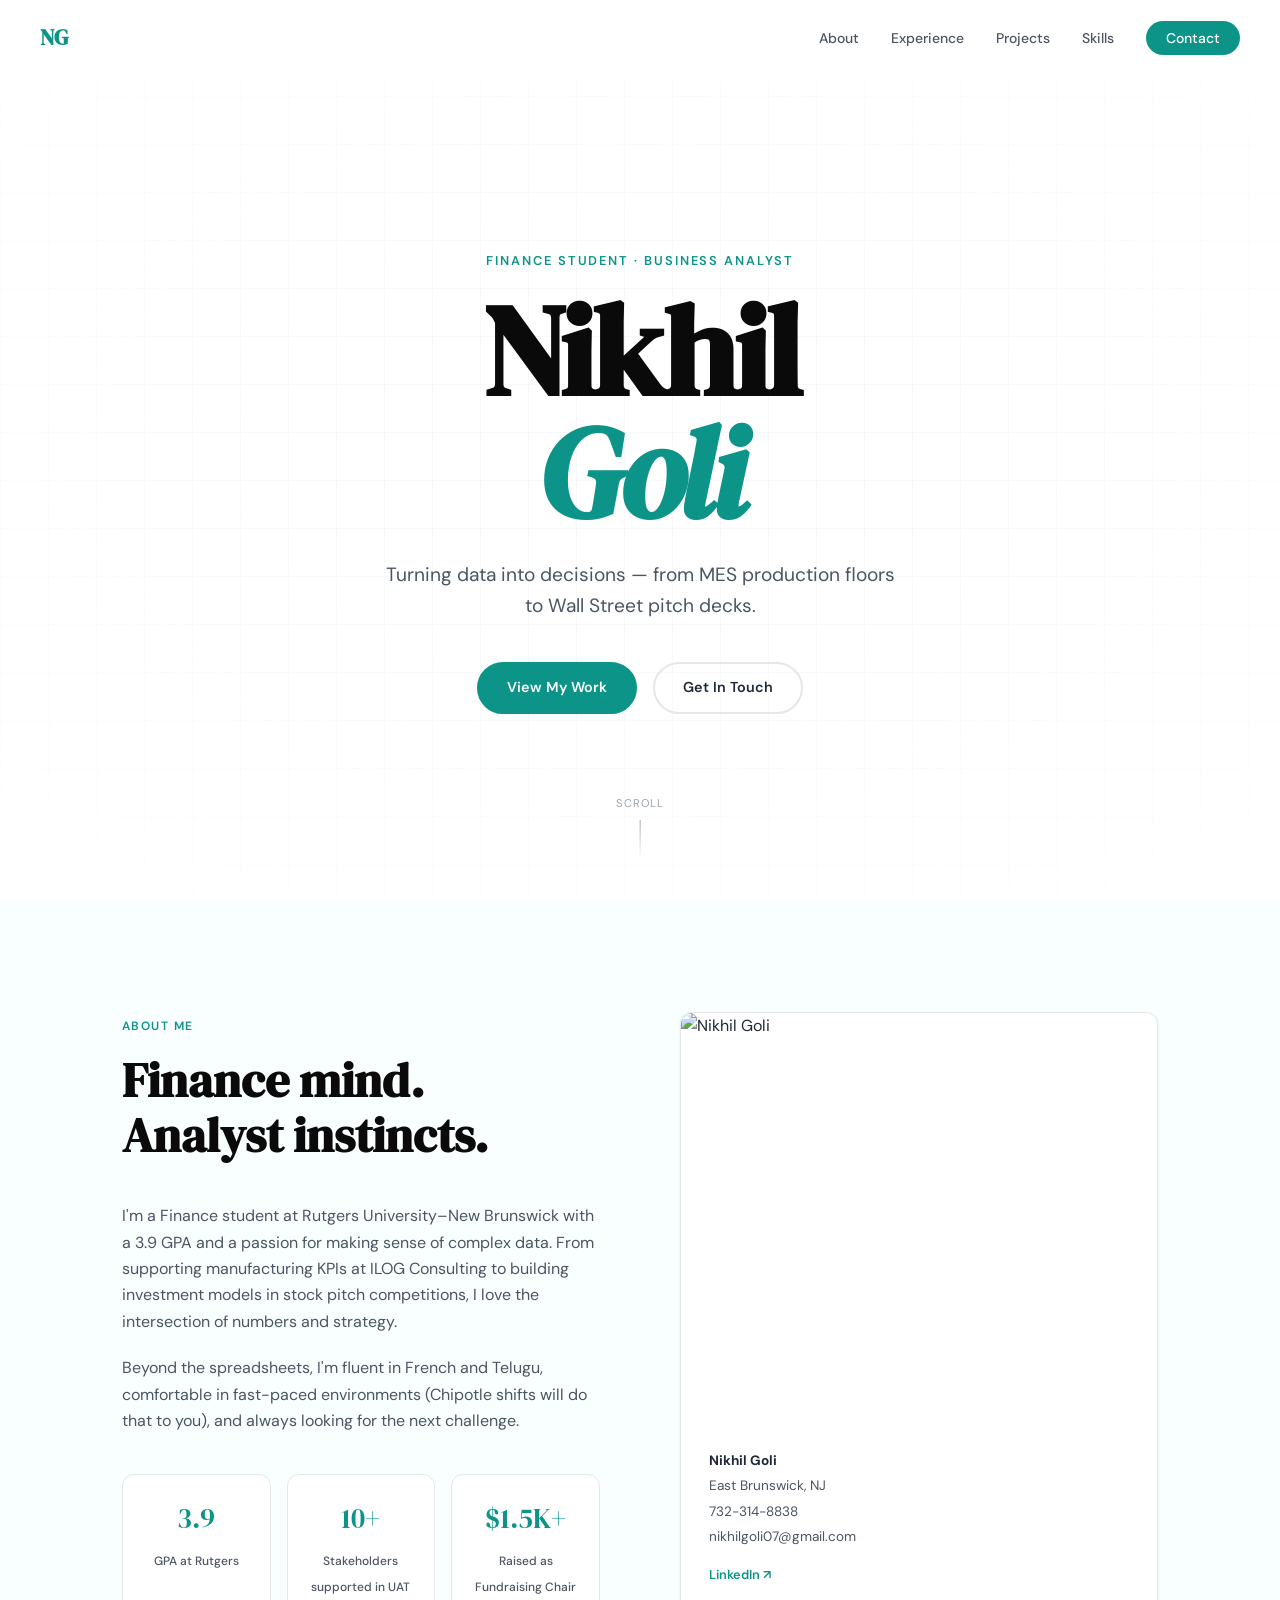
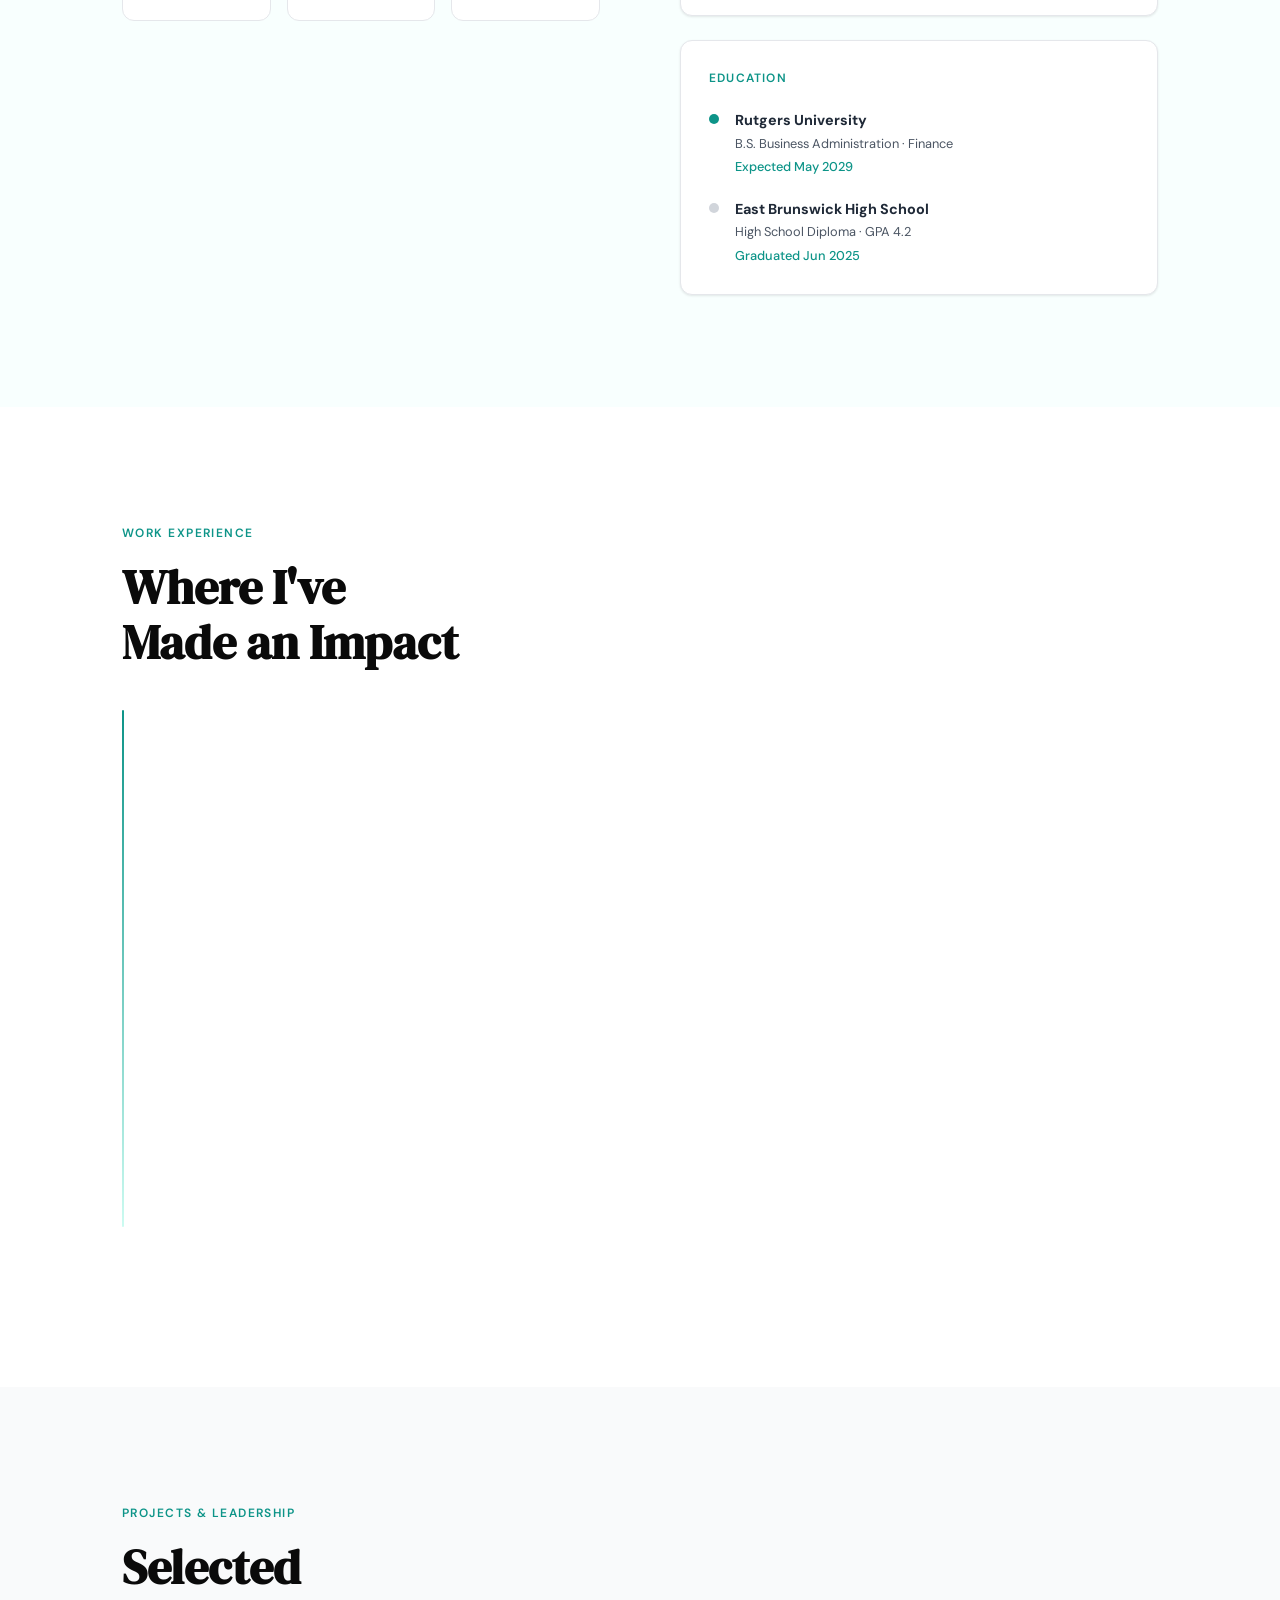
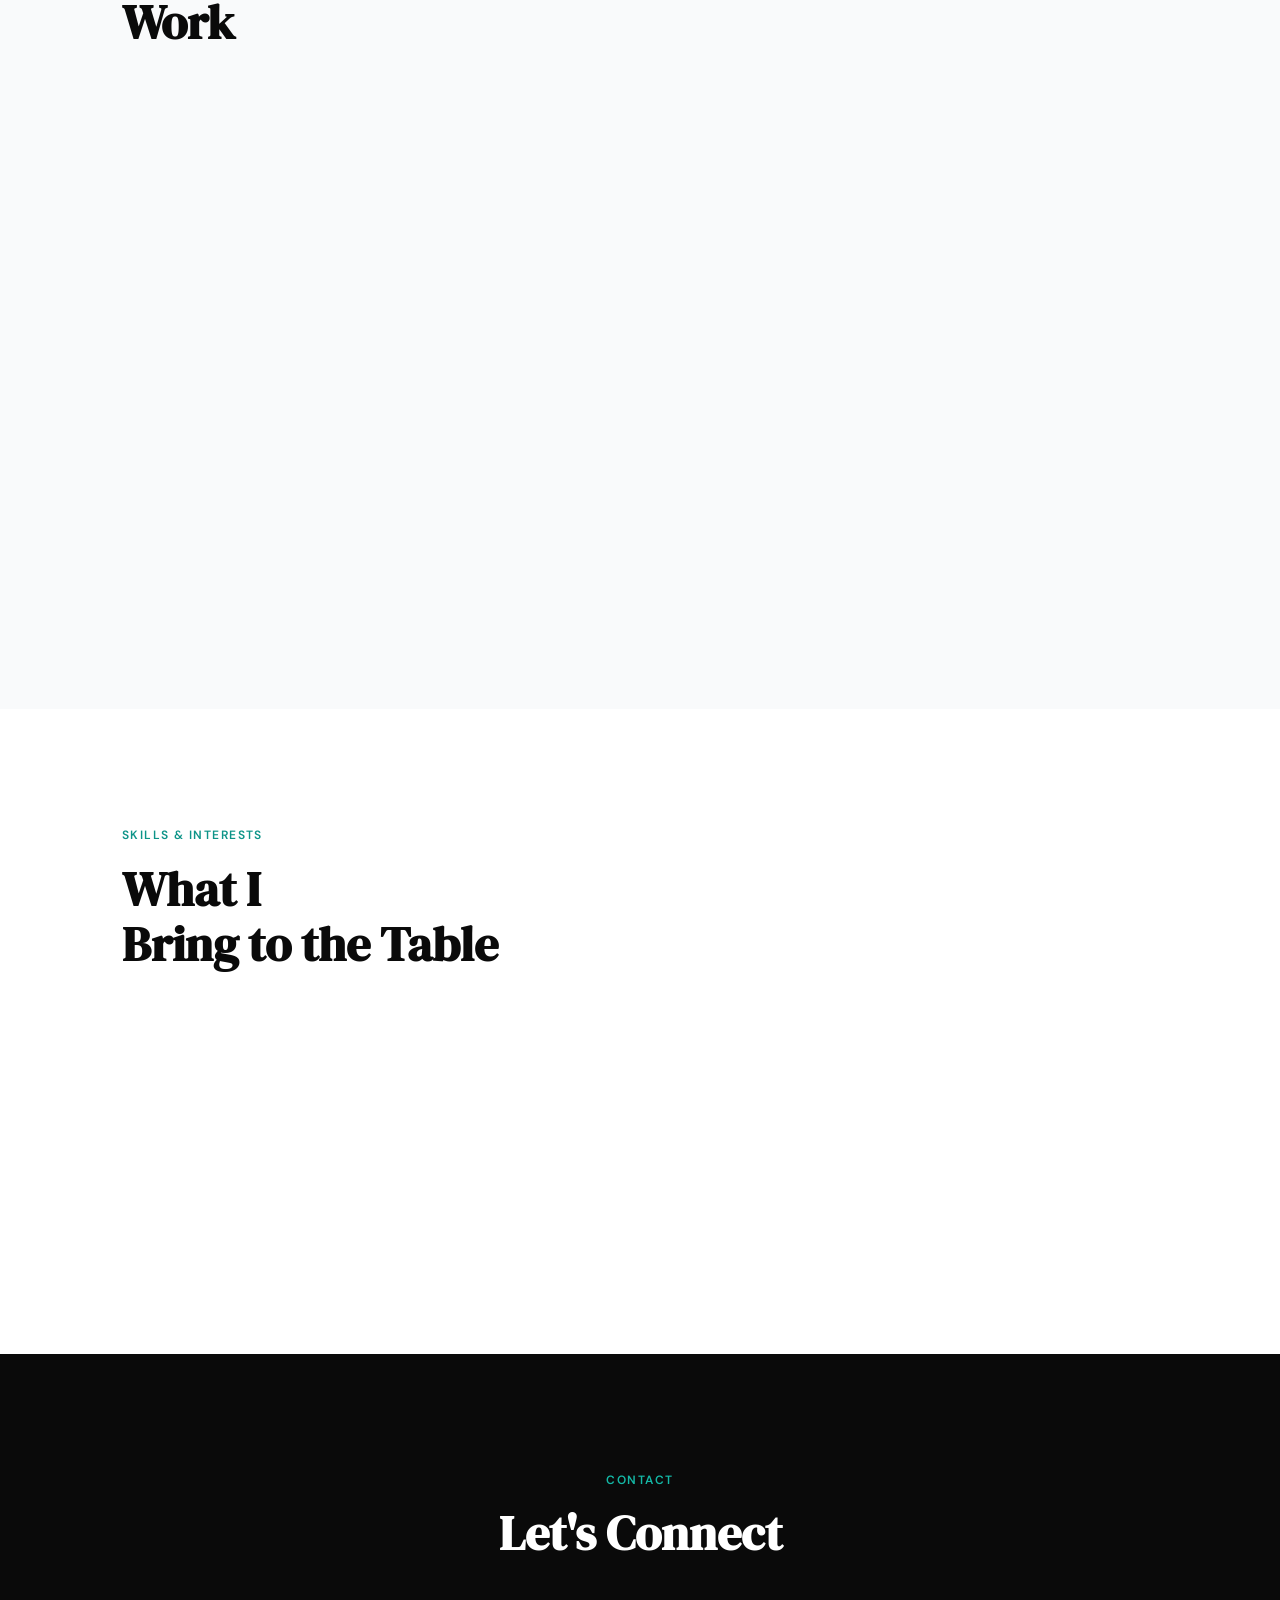
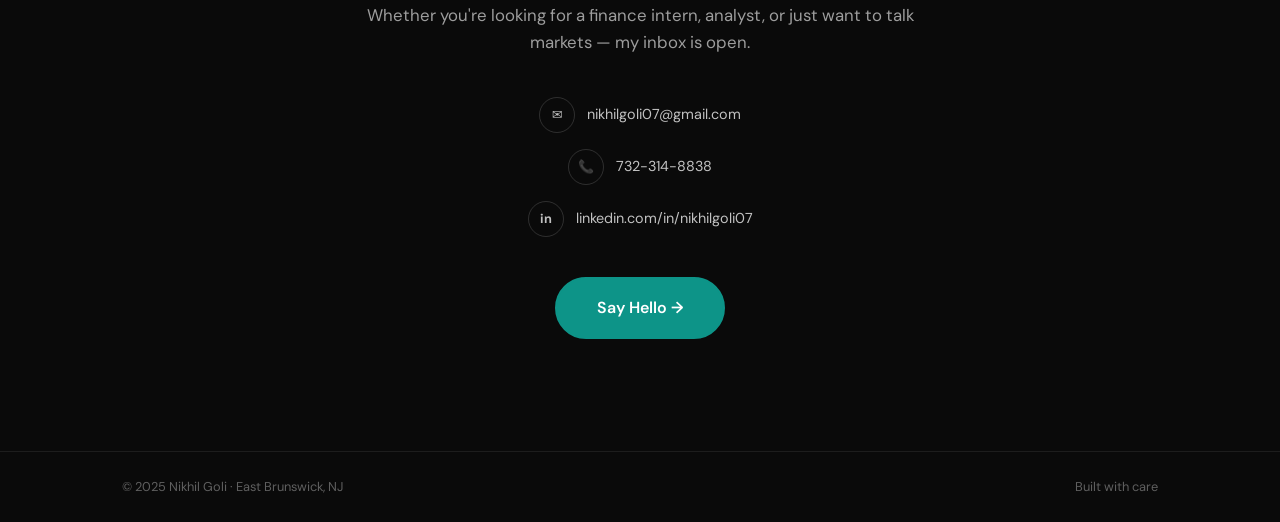
==== index.html @ 5c3c6d65 "Add files via upload" ====
<!DOCTYPE html>
<html lang="en">
<head>
  <meta charset="UTF-8" />
  <meta name="viewport" content="width=device-width, initial-scale=1.0"/>
  <title>Nikhil Goli — Finance & Business</title>
  <link rel="stylesheet" href="styles.css"/>
  <link rel="preconnect" href="https://fonts.googleapis.com"/>
  <link rel="preconnect" href="https://fonts.gstatic.com" crossorigin/>
  <link href="https://fonts.googleapis.com/css2?family=DM+Serif+Display:ital@0;1&family=DM+Sans:wght@300;400;500;600&display=swap" rel="stylesheet"/>
</head>
<body>

  <!-- NAV -->
  <nav class="nav" id="nav">
    <div class="nav__logo">NG</div>
    <ul class="nav__links">
      <li><a href="#about">About</a></li>
      <li><a href="#experience">Experience</a></li>
      <li><a href="#projects">Projects</a></li>
      <li><a href="#skills">Skills</a></li>
      <li><a href="#contact" class="nav__cta">Contact</a></li>
    </ul>
    <button class="nav__hamburger" id="hamburger" aria-label="Menu">
      <span></span><span></span><span></span>
    </button>
  </nav>

  <!-- HERO -->
  <section class="hero" id="home">
    <div class="hero__bg-grid"></div>
    <div class="hero__content">
      <p class="hero__eyebrow reveal">Finance Student · Business Analyst</p>
      <h1 class="hero__name reveal">Nikhil<br/><em>Goli</em></h1>
      <p class="hero__tagline reveal">Turning data into decisions — from MES production floors to Wall Street pitch decks.</p>
      <div class="hero__actions reveal">
        <a href="#experience" class="btn btn--primary">View My Work</a>
        <a href="#contact" class="btn btn--ghost">Get In Touch</a>
      </div>
    </div>
    <div class="hero__scroll-hint">
      <span>Scroll</span>
      <div class="hero__scroll-line"></div>
    </div>
  </section>

  <!-- ABOUT -->
  <section class="section about" id="about">
    <div class="container">
      <div class="about__grid">
        <div class="about__text">
          <span class="section-label">About Me</span>
          <h2 class="section-title">Finance mind.<br/>Analyst instincts.</h2>
          <p>I'm a Finance student at Rutgers University–New Brunswick with a 3.9 GPA and a passion for making sense of complex data. From supporting manufacturing KPIs at ILOG Consulting to building investment models in stock pitch competitions, I love the intersection of numbers and strategy.</p>
          <p>Beyond the spreadsheets, I'm fluent in French and Telugu, comfortable in fast-paced environments (Chipotle shifts will do that to you), and always looking for the next challenge.</p>
          <div class="about__highlights">
            <div class="highlight-card">
              <span class="highlight-card__number">3.9</span>
              <span class="highlight-card__label">GPA at Rutgers</span>
            </div>
            <div class="highlight-card">
              <span class="highlight-card__number">10+</span>
              <span class="highlight-card__label">Stakeholders supported in UAT</span>
            </div>
            <div class="highlight-card">
              <span class="highlight-card__number">$1.5K+</span>
              <span class="highlight-card__label">Raised as Fundraising Chair</span>
            </div>
          </div>
        </div>
        <div class="about__visual">
          <div class="about__card">
            <div class="about__photo-wrap">
              <img
                src="Screenshot_2025-09-05_144848.png"
                alt="Nikhil Goli"
                class="about__photo"
              />
            </div>
            <div class="about__info about__info--below">
              <p><strong>Nikhil Goli</strong></p>
              <p>East Brunswick, NJ</p>
              <p>732-314-8838</p>
              <p>nikhilgoli07@gmail.com</p>
              <a href="https://www.linkedin.com/in/nikhilgoli07" target="_blank" class="about__linkedin">LinkedIn ↗</a>
            </div>
          </div>
          <div class="about__edu">
            <h4>Education</h4>
            <div class="edu-item">
              <div class="edu-item__dot"></div>
              <div>
                <strong>Rutgers University</strong>
                <span>B.S. Business Administration · Finance</span>
                <span class="edu-item__date">Expected May 2029</span>
              </div>
            </div>
            <div class="edu-item">
              <div class="edu-item__dot edu-item__dot--muted"></div>
              <div>
                <strong>East Brunswick High School</strong>
                <span>High School Diploma · GPA 4.2</span>
                <span class="edu-item__date">Graduated Jun 2025</span>
              </div>
            </div>
          </div>
        </div>
      </div>
    </div>
  </section>

  <!-- EXPERIENCE -->
  <section class="section experience" id="experience">
    <div class="container">
      <span class="section-label">Work Experience</span>
      <h2 class="section-title">Where I've<br/>Made an Impact</h2>
      <div class="timeline">

        <div class="timeline__item fade-in">
          <div class="timeline__meta">
            <span class="timeline__date">Jun – Dec 2025</span>
            <span class="timeline__type">Internship</span>
          </div>
          <div class="timeline__content">
            <h3>Junior Business Analyst Intern</h3>
            <p class="timeline__company">ILOG Consulting Inc. · Remote</p>
            <ul>
              <li>Analyzed MES production and machine event data to support standardized manufacturing KPI development.</li>
              <li>Supported UAT by collecting feedback from 10+ business stakeholders and identifying reporting issues.</li>
              <li>Designed and refined 5+ reports used by plant managers for daily performance monitoring.</li>
              <li>Developed and presented data-driven reports that supported leadership decisions.</li>
            </ul>
          </div>
        </div>

        <div class="timeline__item fade-in">
          <div class="timeline__meta">
            <span class="timeline__date">Aug 2025 – Present</span>
            <span class="timeline__type">Part-Time</span>
          </div>
          <div class="timeline__content">
            <h3>Crew Member</h3>
            <p class="timeline__company">Chipotle Mexican Grill · East Brunswick, NJ</p>
            <ul>
              <li>Manage $1,000+ in customer transactions per shift in a high-volume, fast-paced environment.</li>
              <li>Lead shift coordination by streamlining team workflows, contributing to reduced customer wait times.</li>
              <li>Monitor inventory and portion control to minimize waste and maintain cost efficiency.</li>
            </ul>
          </div>
        </div>

      </div>
    </div>
  </section>

  <!-- PROJECTS -->
  <section class="section projects" id="projects">
    <div class="container">
      <span class="section-label">Projects & Leadership</span>
      <h2 class="section-title">Selected<br/>Work</h2>
      <div class="projects__grid">

        <div class="project-card fade-in">
          <div class="project-card__tag">Finance · Research</div>
          <h3>Bender Trust Stock Pitch Competition</h3>
          <p>Collaborated with a 5-member team to research an S&P 500 stock and develop a comprehensive investment thesis presented to a Wall Street professional.</p>
          <ul class="project-card__bullets">
            <li>Conducted detailed financial analysis and demand forecasting</li>
            <li>Built Excel financial models and a formal written research report</li>
            <li>Delivered investment recommendations to industry judges</li>
          </ul>
          <div class="project-card__footer">
            <span>Rutgers University · Sep – Dec 2025</span>
          </div>
        </div>

        <div class="project-card fade-in">
          <div class="project-card__tag">Leadership · Fundraising</div>
          <h3>Rho Kappa Honor Society — Fundraising Chair</h3>
          <p>Led fundraising strategy and community event coordination for the National Social Studies Honor Society chapter at East Brunswick High School.</p>
          <ul class="project-card__bullets">
            <li>Organized 3 major campaigns raising $1,500+ for the chapter</li>
            <li>Coordinated 12+ conferences, presentations, and community events</li>
            <li>Attracted 100+ attendees, strengthening the club's visibility</li>
          </ul>
          <div class="project-card__footer">
            <span>EBHS · Sep 2024 – Jun 2025</span>
          </div>
        </div>

        <div class="project-card project-card--honors fade-in">
          <div class="project-card__tag">Honors & Awards</div>
          <h3>Academic Recognition</h3>
          <p>Recognized consistently for academic excellence and community service throughout high school and beyond.</p>
          <div class="honors-list">
            <div class="honor-badge">National Honor Society</div>
            <div class="honor-badge">Rho Kappa Nat'l Honor Society</div>
            <div class="honor-badge">Presidential Gold Medal — Volunteer Service</div>
            <div class="honor-badge">AP Scholar</div>
          </div>
        </div>

      </div>
    </div>
  </section>

  <!-- SKILLS -->
  <section class="section skills" id="skills">
    <div class="container">
      <span class="section-label">Skills & Interests</span>
      <h2 class="section-title">What I<br/>Bring to the Table</h2>
      <div class="skills__grid">

        <div class="skill-group fade-in">
          <h4>Technical Skills</h4>
          <div class="skill-pills">
            <span class="pill pill--primary">Microsoft Excel</span>
            <span class="pill pill--primary">Microsoft Word</span>
            <span class="pill pill--primary">PowerPoint</span>
            <span class="pill pill--primary">HTML</span>
            <span class="pill pill--primary">Java</span>
            <span class="pill pill--primary">Financial Modeling</span>
            <span class="pill pill--primary">Data Analysis</span>
            <span class="pill pill--primary">KPI Reporting</span>
          </div>
        </div>

        <div class="skill-group fade-in">
          <h4>Coursework</h4>
          <div class="skill-pills">
            <span class="pill pill--secondary">Financial Accounting</span>
            <span class="pill pill--secondary">Microeconomics</span>
            <span class="pill pill--secondary">Macroeconomics</span>
            <span class="pill pill--secondary">Statistics</span>
            <span class="pill pill--secondary">Management Skills</span>
            <span class="pill pill--secondary">Computer Apps for Business</span>
          </div>
        </div>

        <div class="skill-group fade-in">
          <h4>Languages</h4>
          <div class="skill-pills">
            <span class="pill pill--accent">English</span>
            <span class="pill pill--accent">French</span>
            <span class="pill pill--accent">Telugu</span>
          </div>
        </div>

        <div class="skill-group fade-in">
          <h4>Interests</h4>
          <div class="skill-pills">
            <span class="pill pill--muted">🏀 Basketball</span>
            <span class="pill pill--muted">🏋️ Lifting</span>
            <span class="pill pill--muted">🃏 Poker</span>
            <span class="pill pill--muted">🎱 Billiards</span>
          </div>
        </div>

      </div>
    </div>
  </section>

  <!-- CONTACT -->
  <section class="section contact" id="contact">
    <div class="container">
      <div class="contact__inner">
        <span class="section-label">Contact</span>
        <h2 class="section-title">Let's Connect</h2>
        <p class="contact__sub">Whether you're looking for a finance intern, analyst, or just want to talk markets — my inbox is open.</p>
        <div class="contact__links">
          <a href="mailto:nikhilgoli07@gmail.com" class="contact__link">
            <span class="contact__link-icon">✉</span>
            nikhilgoli07@gmail.com
          </a>
          <a href="tel:7323148838" class="contact__link">
            <span class="contact__link-icon">📞</span>
            732-314-8838
          </a>
          <a href="https://www.linkedin.com/in/nikhilgoli07" target="_blank" class="contact__link">
            <span class="contact__link-icon">in</span>
            linkedin.com/in/nikhilgoli07
          </a>
        </div>
        <a href="mailto:nikhilgoli07@gmail.com" class="btn btn--primary btn--large">Say Hello →</a>
      </div>
    </div>
  </section>

  <!-- FOOTER -->
  <footer class="footer">
    <div class="container">
      <span>© 2025 Nikhil Goli · East Brunswick, NJ</span>
      <span>Built with care</span>
    </div>
  </footer>

  <script src="script.js"></script>
</body>
</html>
---- styles.css ----
/* =========================================
   VARIABLES & RESET
   ========================================= */
:root {
  --teal:        #0D9488;
  --teal-light:  #CCFBF1;
  --teal-mid:    #14B8A6;
  --teal-dark:   #0F766E;
  --white:       #FFFFFF;
  --off-white:   #F8FFFE;
  --gray-50:     #F9FAFB;
  --gray-100:    #F3F4F6;
  --gray-200:    #E5E7EB;
  --gray-400:    #9CA3AF;
  --gray-600:    #4B5563;
  --gray-800:    #1F2937;
  --black:       #0A0A0A;

  --font-display: 'DM Serif Display', Georgia, serif;
  --font-body:    'DM Sans', system-ui, sans-serif;

  --radius:  12px;
  --radius-sm: 6px;
  --shadow-sm: 0 1px 3px rgba(0,0,0,0.06), 0 1px 2px rgba(0,0,0,0.04);
  --shadow-md: 0 4px 16px rgba(0,0,0,0.08);
  --shadow-lg: 0 12px 40px rgba(0,0,0,0.10);

  --transition: 0.3s cubic-bezier(0.4, 0, 0.2, 1);
}

*, *::before, *::after { box-sizing: border-box; margin: 0; padding: 0; }

html { scroll-behavior: smooth; font-size: 16px; }

body {
  font-family: var(--font-body);
  color: var(--gray-800);
  background: var(--white);
  line-height: 1.65;
  overflow-x: hidden;
}

img { display: block; max-width: 100%; }
a { color: inherit; text-decoration: none; }
ul { list-style: none; }

/* =========================================
   UTILITIES
   ========================================= */
.container {
  max-width: 1100px;
  margin: 0 auto;
  padding: 0 2rem;
}

.section {
  padding: 7rem 0;
}

.section-label {
  display: inline-block;
  font-size: 0.75rem;
  font-weight: 600;
  letter-spacing: 0.12em;
  text-transform: uppercase;
  color: var(--teal);
  margin-bottom: 1rem;
}

.section-title {
  font-family: var(--font-display);
  font-size: clamp(2rem, 4vw, 3rem);
  line-height: 1.15;
  color: var(--black);
  margin-bottom: 2.5rem;
}

/* =========================================
   BUTTONS
   ========================================= */
.btn {
  display: inline-flex;
  align-items: center;
  gap: 0.5rem;
  padding: 0.75rem 1.75rem;
  border-radius: 100px;
  font-family: var(--font-body);
  font-size: 0.9rem;
  font-weight: 600;
  cursor: pointer;
  transition: var(--transition);
  border: 2px solid transparent;
}

.btn--primary {
  background: var(--teal);
  color: var(--white);
  border-color: var(--teal);
}
.btn--primary:hover {
  background: var(--teal-dark);
  border-color: var(--teal-dark);
  transform: translateY(-2px);
  box-shadow: 0 8px 24px rgba(13,148,136,0.3);
}

.btn--ghost {
  background: transparent;
  color: var(--gray-800);
  border-color: var(--gray-200);
}
.btn--ghost:hover {
  border-color: var(--teal);
  color: var(--teal);
  transform: translateY(-2px);
}

.btn--large {
  padding: 1rem 2.5rem;
  font-size: 1rem;
}

/* =========================================
   NAV
   ========================================= */
.nav {
  position: fixed;
  top: 0; left: 0; right: 0;
  z-index: 100;
  display: flex;
  align-items: center;
  justify-content: space-between;
  padding: 1.25rem 2.5rem;
  background: rgba(255,255,255,0.85);
  backdrop-filter: blur(12px);
  -webkit-backdrop-filter: blur(12px);
  border-bottom: 1px solid transparent;
  transition: var(--transition);
}

.nav.scrolled {
  border-bottom-color: var(--gray-100);
  padding: 1rem 2.5rem;
}

.nav__logo {
  font-family: var(--font-display);
  font-size: 1.4rem;
  color: var(--teal);
  letter-spacing: -0.02em;
  font-weight: 700;
}

.nav__links {
  display: flex;
  align-items: center;
  gap: 2rem;
}

.nav__links a {
  font-size: 0.875rem;
  font-weight: 500;
  color: var(--gray-600);
  transition: color var(--transition);
}
.nav__links a:hover { color: var(--teal); }

.nav__cta {
  background: var(--teal) !important;
  color: var(--white) !important;
  padding: 0.5rem 1.25rem;
  border-radius: 100px;
}
.nav__cta:hover {
  background: var(--teal-dark) !important;
}

.nav__hamburger {
  display: none;
  flex-direction: column;
  gap: 5px;
  background: none;
  border: none;
  cursor: pointer;
  padding: 4px;
}
.nav__hamburger span {
  display: block;
  width: 24px; height: 2px;
  background: var(--gray-800);
  border-radius: 2px;
  transition: var(--transition);
}

/* =========================================
   HERO
   ========================================= */
.hero {
  position: relative;
  min-height: 100vh;
  display: flex;
  flex-direction: column;
  justify-content: center;
  padding: 8rem 2.5rem 4rem;
  overflow: hidden;
  background: var(--white);
}

.hero__bg-grid {
  position: absolute;
  inset: 0;
  background-image:
    linear-gradient(var(--gray-100) 1px, transparent 1px),
    linear-gradient(90deg, var(--gray-100) 1px, transparent 1px);
  background-size: 48px 48px;
  opacity: 0.6;
  mask-image: radial-gradient(ellipse 80% 70% at 50% 50%, black 30%, transparent 100%);
}

.hero__content {
  position: relative;
  max-width: 800px;
  margin: 0 auto;
  text-align: center;
}

.hero__eyebrow {
  font-size: 0.8rem;
  font-weight: 600;
  letter-spacing: 0.15em;
  text-transform: uppercase;
  color: var(--teal);
  margin-bottom: 1.25rem;
  opacity: 0;
  animation: fadeUp 0.7s ease 0.1s forwards;
}

.hero__name {
  font-family: var(--font-display);
  font-size: clamp(4rem, 10vw, 8rem);
  line-height: 0.95;
  color: var(--black);
  letter-spacing: -0.03em;
  margin-bottom: 1.5rem;
  opacity: 0;
  animation: fadeUp 0.7s ease 0.25s forwards;
}

.hero__name em {
  font-style: italic;
  color: var(--teal);
}

.hero__tagline {
  font-size: clamp(1rem, 2vw, 1.2rem);
  color: var(--gray-600);
  max-width: 520px;
  margin: 0 auto 2.5rem;
  font-weight: 400;
  opacity: 0;
  animation: fadeUp 0.7s ease 0.4s forwards;
}

.hero__actions {
  display: flex;
  gap: 1rem;
  justify-content: center;
  flex-wrap: wrap;
  opacity: 0;
  animation: fadeUp 0.7s ease 0.55s forwards;
}

.hero__scroll-hint {
  position: absolute;
  bottom: 2.5rem;
  left: 50%;
  transform: translateX(-50%);
  display: flex;
  flex-direction: column;
  align-items: center;
  gap: 0.5rem;
  color: var(--gray-400);
  font-size: 0.7rem;
  letter-spacing: 0.1em;
  text-transform: uppercase;
  opacity: 0;
  animation: fadeIn 1s ease 1s forwards;
}

.hero__scroll-line {
  width: 1px;
  height: 40px;
  background: linear-gradient(to bottom, var(--gray-400), transparent);
  animation: scrollPulse 2s ease-in-out infinite;
}

/* =========================================
   ABOUT
   ========================================= */
.about { background: var(--off-white); }

.about__grid {
  display: grid;
  grid-template-columns: 1fr 1fr;
  gap: 5rem;
  align-items: start;
}

.about__text p {
  color: var(--gray-600);
  margin-bottom: 1.25rem;
  font-size: 1rem;
}

.about__highlights {
  display: grid;
  grid-template-columns: repeat(3, 1fr);
  gap: 1rem;
  margin-top: 2.5rem;
}

.highlight-card {
  background: var(--white);
  border: 1px solid var(--gray-200);
  border-radius: var(--radius);
  padding: 1.25rem;
  text-align: center;
  transition: var(--transition);
}
.highlight-card:hover {
  border-color: var(--teal);
  box-shadow: var(--shadow-md);
  transform: translateY(-3px);
}

.highlight-card__number {
  display: block;
  font-family: var(--font-display);
  font-size: 1.75rem;
  color: var(--teal);
  margin-bottom: 0.35rem;
}

.highlight-card__label {
  font-size: 0.75rem;
  color: var(--gray-600);
  font-weight: 500;
}

.about__photo-wrap {
  width: 100%;
  border-radius: calc(var(--radius) - 2px) calc(var(--radius) - 2px) 0 0;
  overflow: hidden;
  aspect-ratio: 4 / 3.5;
  margin: -1.75rem -1.75rem 1.25rem;
  width: calc(100% + 3.5rem);
}

.about__photo {
  width: 100%;
  height: 100%;
  object-fit: cover;
  object-position: center top;
  display: block;
  transition: transform 0.5s ease;
}

.about__card:hover .about__photo {
  transform: scale(1.03);
}

.about__info--below p {
  font-size: 0.85rem;
  color: var(--gray-600);
  margin-bottom: 0.2rem;
}
.about__info--below strong { color: var(--gray-800); }

.about__card {
  background: var(--white);
  border: 1px solid var(--gray-200);
  border-radius: var(--radius);
  padding: 1.75rem;
  margin-bottom: 1.5rem;
  box-shadow: var(--shadow-sm);
  overflow: hidden;
}

.about__linkedin {
  display: inline-block;
  margin-top: 0.75rem;
  font-size: 0.8rem;
  font-weight: 600;
  color: var(--teal);
  transition: color var(--transition);
}
.about__linkedin:hover { color: var(--teal-dark); }

.about__edu {
  background: var(--white);
  border: 1px solid var(--gray-200);
  border-radius: var(--radius);
  padding: 1.75rem;
  box-shadow: var(--shadow-sm);
}

.about__edu h4 {
  font-size: 0.75rem;
  font-weight: 600;
  letter-spacing: 0.1em;
  text-transform: uppercase;
  color: var(--teal);
  margin-bottom: 1.25rem;
}

.edu-item {
  display: flex;
  gap: 1rem;
  margin-bottom: 1.25rem;
}
.edu-item:last-child { margin-bottom: 0; }

.edu-item__dot {
  width: 10px; height: 10px;
  border-radius: 50%;
  background: var(--teal);
  margin-top: 5px;
  flex-shrink: 0;
}
.edu-item__dot--muted { background: var(--gray-300, #D1D5DB); }

.edu-item strong { display: block; font-size: 0.9rem; color: var(--gray-800); }
.edu-item span { display: block; font-size: 0.8rem; color: var(--gray-600); }
.edu-item__date { color: var(--teal) !important; font-weight: 500; margin-top: 0.15rem; }

/* =========================================
   EXPERIENCE
   ========================================= */
.experience { background: var(--white); }

.timeline {
  position: relative;
  padding-left: 2rem;
}

.timeline::before {
  content: '';
  position: absolute;
  left: 0; top: 0; bottom: 0;
  width: 2px;
  background: linear-gradient(to bottom, var(--teal), var(--teal-light));
  border-radius: 2px;
}

.timeline__item {
  position: relative;
  margin-bottom: 3rem;
  padding-left: 2rem;
}

.timeline__item::before {
  content: '';
  position: absolute;
  left: -2.4rem;
  top: 0.5rem;
  width: 12px; height: 12px;
  border-radius: 50%;
  background: var(--teal);
  border: 3px solid var(--white);
  box-shadow: 0 0 0 2px var(--teal);
}

.timeline__meta {
  display: flex;
  gap: 0.75rem;
  align-items: center;
  margin-bottom: 0.5rem;
}

.timeline__date {
  font-size: 0.8rem;
  font-weight: 600;
  color: var(--teal);
}

.timeline__type {
  font-size: 0.7rem;
  font-weight: 600;
  letter-spacing: 0.08em;
  text-transform: uppercase;
  color: var(--gray-400);
  background: var(--gray-100);
  padding: 0.2rem 0.6rem;
  border-radius: 100px;
}

.timeline__content h3 {
  font-family: var(--font-display);
  font-size: 1.4rem;
  color: var(--black);
  margin-bottom: 0.25rem;
}

.timeline__company {
  font-size: 0.85rem;
  color: var(--gray-600);
  font-weight: 500;
  margin-bottom: 1rem;
}

.timeline__content ul li {
  font-size: 0.9rem;
  color: var(--gray-600);
  padding: 0.35rem 0;
  padding-left: 1rem;
  position: relative;
}
.timeline__content ul li::before {
  content: '—';
  position: absolute;
  left: 0;
  color: var(--teal);
  font-size: 0.8rem;
}

/* =========================================
   PROJECTS
   ========================================= */
.projects { background: var(--gray-50); }

.projects__grid {
  display: grid;
  grid-template-columns: repeat(auto-fill, minmax(300px, 1fr));
  gap: 1.5rem;
}

.project-card {
  background: var(--white);
  border: 1px solid var(--gray-200);
  border-radius: var(--radius);
  padding: 2rem;
  transition: var(--transition);
  display: flex;
  flex-direction: column;
}

.project-card:hover {
  transform: translateY(-4px);
  box-shadow: var(--shadow-lg);
  border-color: var(--teal-light);
}

.project-card__tag {
  font-size: 0.7rem;
  font-weight: 700;
  letter-spacing: 0.1em;
  text-transform: uppercase;
  color: var(--teal);
  margin-bottom: 0.75rem;
}

.project-card h3 {
  font-family: var(--font-display);
  font-size: 1.2rem;
  color: var(--black);
  margin-bottom: 0.75rem;
  line-height: 1.3;
}

.project-card > p {
  font-size: 0.875rem;
  color: var(--gray-600);
  margin-bottom: 1rem;
  flex: 1;
}

.project-card__bullets {
  margin-bottom: 1.25rem;
}
.project-card__bullets li {
  font-size: 0.825rem;
  color: var(--gray-600);
  padding: 0.3rem 0 0.3rem 1rem;
  position: relative;
}
.project-card__bullets li::before {
  content: '›';
  position: absolute;
  left: 0;
  color: var(--teal);
  font-weight: 700;
}

.project-card__footer {
  border-top: 1px solid var(--gray-100);
  padding-top: 1rem;
  font-size: 0.775rem;
  color: var(--gray-400);
  font-weight: 500;
  margin-top: auto;
}

.project-card--honors:hover { border-color: var(--teal); }

.honors-list {
  display: flex;
  flex-wrap: wrap;
  gap: 0.5rem;
  margin-top: 1rem;
}

.honor-badge {
  background: var(--teal-light);
  color: var(--teal-dark);
  font-size: 0.775rem;
  font-weight: 600;
  padding: 0.35rem 0.75rem;
  border-radius: 100px;
}

/* =========================================
   SKILLS
   ========================================= */
.skills { background: var(--white); }

.skills__grid {
  display: grid;
  grid-template-columns: 1fr 1fr;
  gap: 2.5rem;
}

.skill-group h4 {
  font-size: 0.75rem;
  font-weight: 700;
  letter-spacing: 0.1em;
  text-transform: uppercase;
  color: var(--gray-400);
  margin-bottom: 1rem;
}

.skill-pills {
  display: flex;
  flex-wrap: wrap;
  gap: 0.5rem;
}

.pill {
  font-size: 0.825rem;
  font-weight: 500;
  padding: 0.4rem 0.9rem;
  border-radius: 100px;
  transition: var(--transition);
  cursor: default;
}

.pill--primary {
  background: var(--gray-100);
  color: var(--gray-800);
  border: 1px solid var(--gray-200);
}
.pill--primary:hover {
  background: var(--teal-light);
  color: var(--teal-dark);
  border-color: var(--teal);
}

.pill--secondary {
  background: transparent;
  color: var(--gray-600);
  border: 1px solid var(--gray-200);
}
.pill--secondary:hover {
  border-color: var(--teal);
  color: var(--teal);
}

.pill--accent {
  background: var(--teal);
  color: var(--white);
  border: 1px solid var(--teal);
}
.pill--accent:hover {
  background: var(--teal-dark);
  border-color: var(--teal-dark);
}

.pill--muted {
  background: var(--gray-50);
  color: var(--gray-600);
  border: 1px solid var(--gray-200);
}

/* =========================================
   CONTACT
   ========================================= */
.contact {
  background: var(--black);
  color: var(--white);
}

.contact .section-label { color: var(--teal-mid); }
.contact .section-title { color: var(--white); }

.contact__inner {
  max-width: 600px;
  text-align: center;
  margin: 0 auto;
}

.contact__sub {
  color: rgba(255,255,255,0.6);
  margin-bottom: 2.5rem;
  font-size: 1.05rem;
}

.contact__links {
  display: flex;
  flex-direction: column;
  gap: 1rem;
  margin-bottom: 2.5rem;
  align-items: center;
}

.contact__link {
  display: flex;
  align-items: center;
  gap: 0.75rem;
  font-size: 0.9rem;
  color: rgba(255,255,255,0.75);
  transition: color var(--transition);
}
.contact__link:hover { color: var(--teal-mid); }

.contact__link-icon {
  width: 36px; height: 36px;
  border-radius: 50%;
  border: 1px solid rgba(255,255,255,0.15);
  display: flex;
  align-items: center;
  justify-content: center;
  font-size: 0.8rem;
  font-weight: 700;
  transition: var(--transition);
}
.contact__link:hover .contact__link-icon {
  border-color: var(--teal-mid);
  color: var(--teal-mid);
}

/* =========================================
   FOOTER
   ========================================= */
.footer {
  background: var(--black);
  border-top: 1px solid rgba(255,255,255,0.08);
  padding: 1.5rem 0;
}

.footer .container {
  display: flex;
  justify-content: space-between;
  align-items: center;
}

.footer span {
  font-size: 0.8rem;
  color: rgba(255,255,255,0.35);
}

/* =========================================
   ANIMATIONS
   ========================================= */
@keyframes fadeUp {
  from { opacity: 0; transform: translateY(24px); }
  to   { opacity: 1; transform: translateY(0); }
}

@keyframes fadeIn {
  from { opacity: 0; }
  to   { opacity: 1; }
}

@keyframes scrollPulse {
  0%, 100% { opacity: 0.4; transform: scaleY(1); }
  50%       { opacity: 1; transform: scaleY(1.15); }
}

.fade-in {
  opacity: 0;
  transform: translateY(20px);
  transition: opacity 0.6s ease, transform 0.6s ease;
}
.fade-in.visible {
  opacity: 1;
  transform: translateY(0);
}

/* =========================================
   RESPONSIVE
   ========================================= */
@media (max-width: 768px) {
  .nav__links { display: none; }
  .nav__links.open {
    display: flex;
    flex-direction: column;
    position: fixed;
    top: 0; left: 0; right: 0; bottom: 0;
    background: var(--white);
    justify-content: center;
    align-items: center;
    gap: 2rem;
    z-index: 99;
    font-size: 1.2rem;
  }
  .nav__hamburger { display: flex; z-index: 101; }

  .hero { padding: 7rem 1.5rem 3rem; }

  .about__grid { grid-template-columns: 1fr; gap: 2.5rem; }
  .about__highlights { grid-template-columns: 1fr 1fr; }

  .skills__grid { grid-template-columns: 1fr; }

  .timeline { padding-left: 1.25rem; }
  .timeline__item { padding-left: 1.25rem; }
  .timeline__item::before { left: -1.65rem; }

  .footer .container { flex-direction: column; gap: 0.5rem; text-align: center; }

  .section { padding: 5rem 0; }
}

@media (max-width: 480px) {
  .about__highlights { grid-template-columns: 1fr; }
  .hero__actions { flex-direction: column; align-items: center; }
}
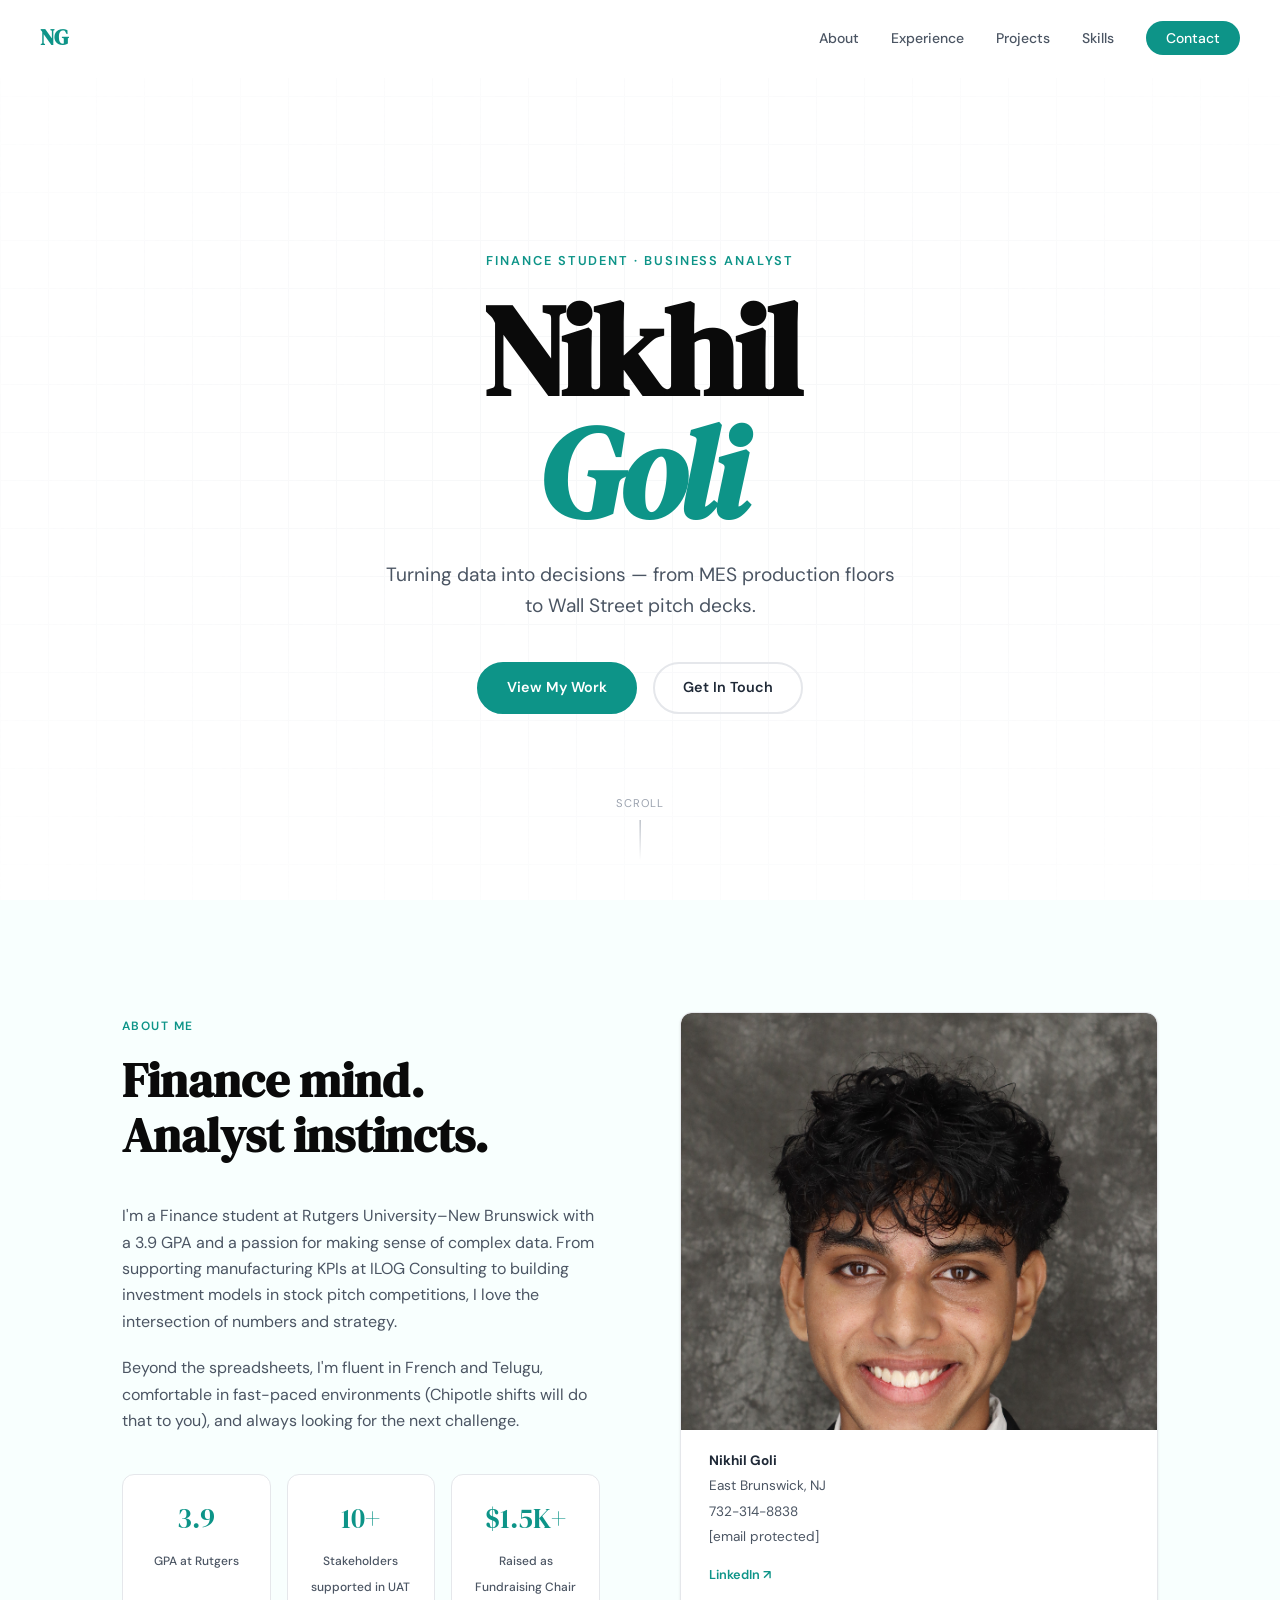
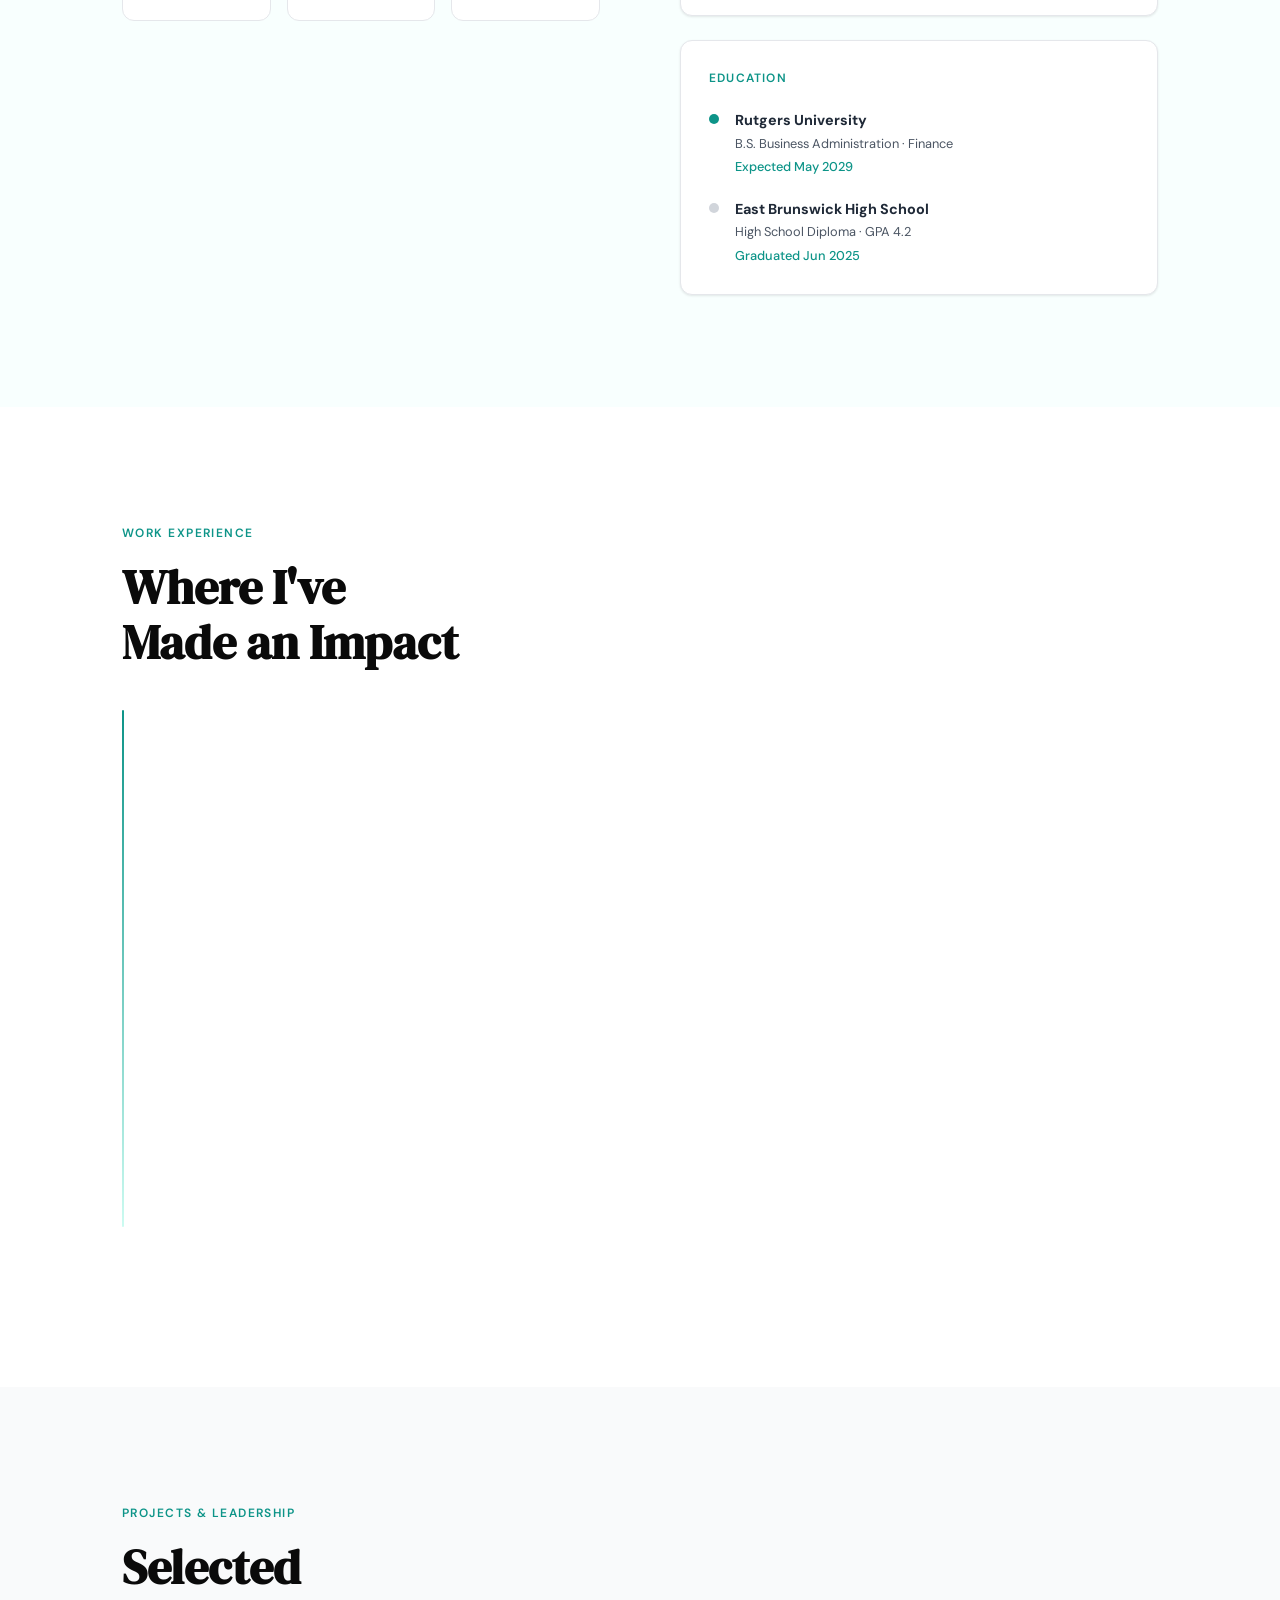
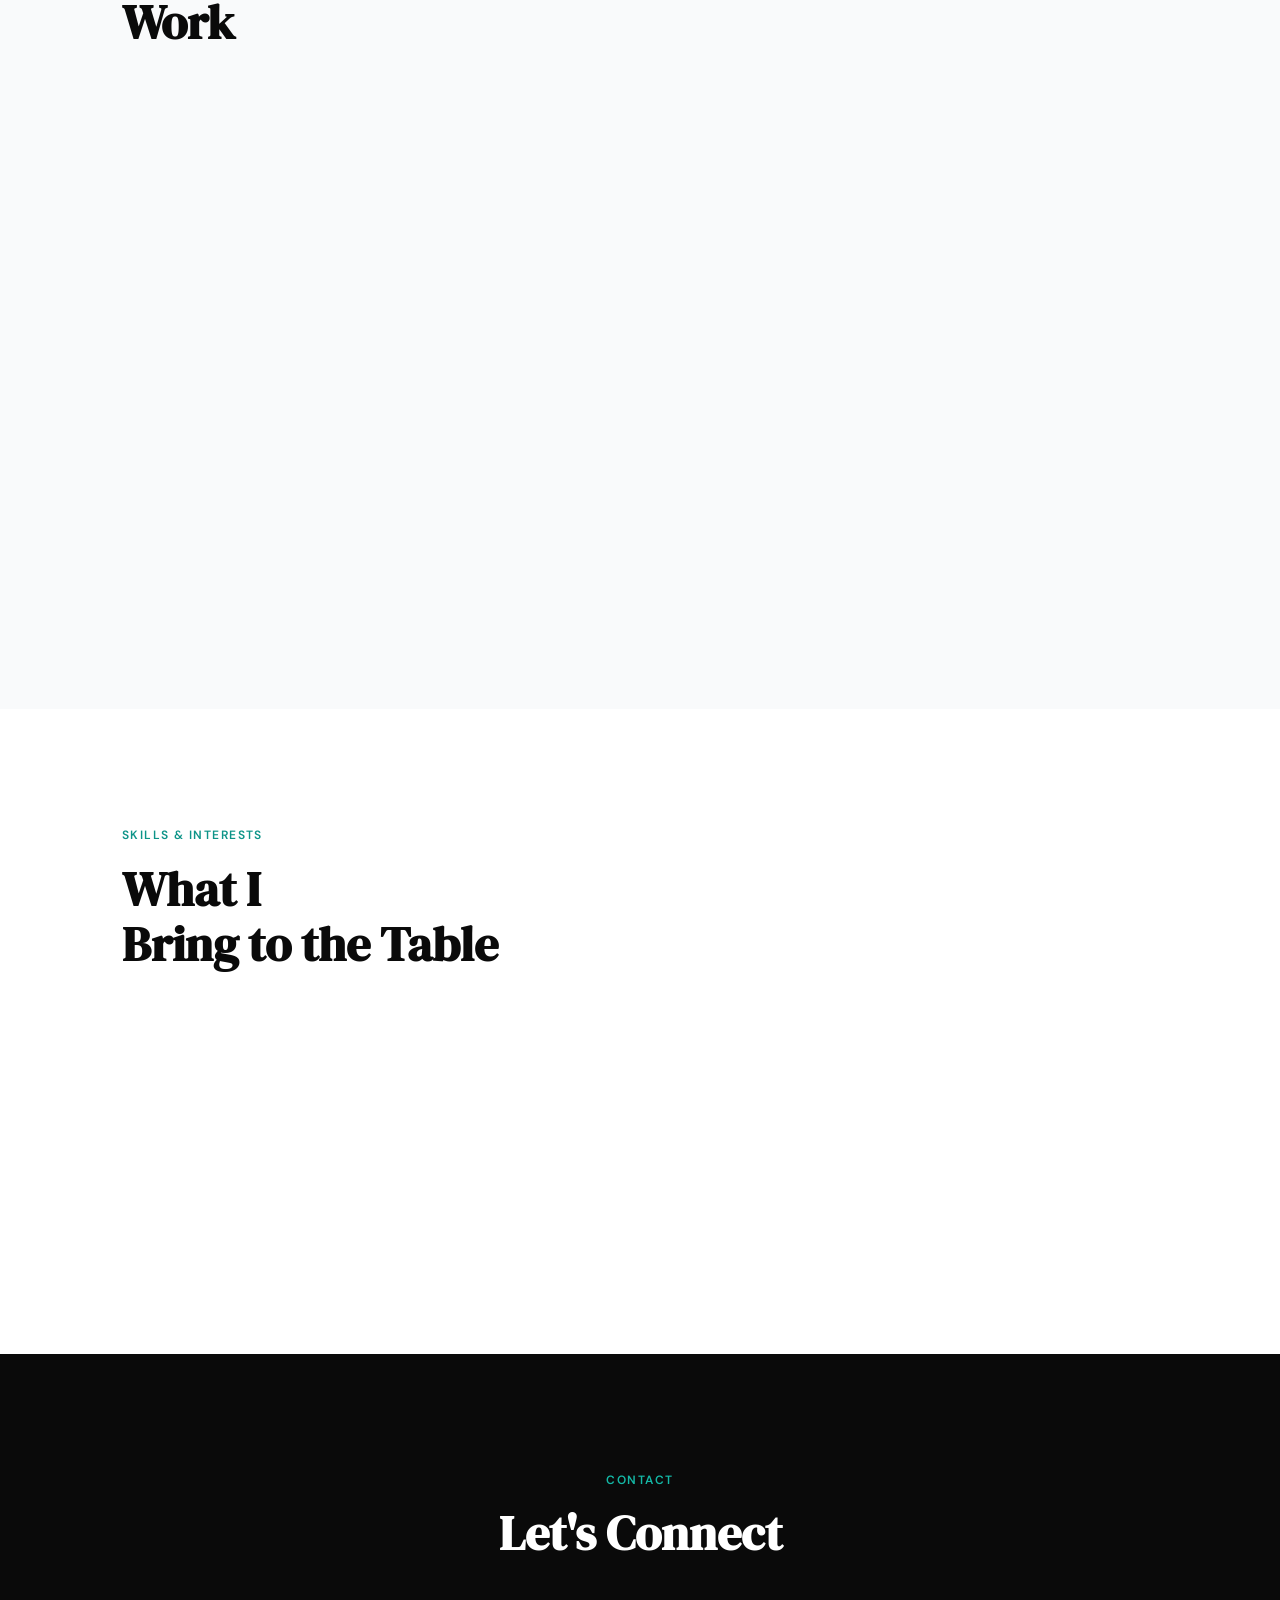
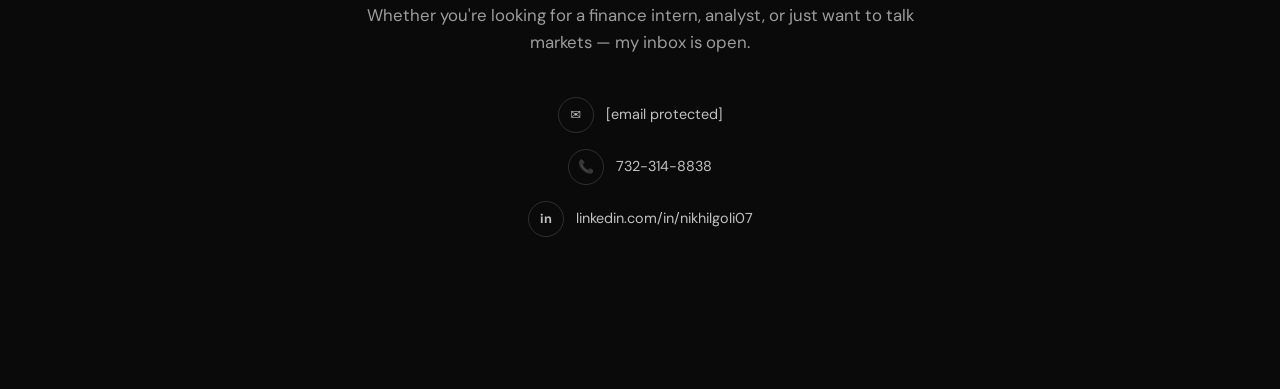
==== commit 9cca2d15: "Add files via upload" ====
--- a/index.html
+++ b/index.html
@@ -72,7 +72,7 @@
           <div class="about__card">
             <div class="about__photo-wrap">
               <img
-                src="Screenshot_2025-09-05_144848.png"
+                src="photo.png"
                 alt="Nikhil Goli"
                 class="about__photo"
               />
@@ -81,7 +81,7 @@
               <p><strong>Nikhil Goli</strong></p>
               <p>East Brunswick, NJ</p>
               <p>732-314-8838</p>
-              <p>nikhilgoli07@gmail.com</p>
+              <p><a href="/cdn-cgi/l/email-protection" class="__cf_email__" data-cfemail="690700020100050e060500595e290e04080005470a0604">[email&#160;protected]</a></p>
               <a href="https://www.linkedin.com/in/nikhilgoli07" target="_blank" class="about__linkedin">LinkedIn ↗</a>
             </div>
           </div>
@@ -268,9 +268,9 @@
         <h2 class="section-title">Let's Connect</h2>
         <p class="contact__sub">Whether you're looking for a finance intern, analyst, or just want to talk markets — my inbox is open.</p>
         <div class="contact__links">
-          <a href="mailto:nikhilgoli07@gmail.com" class="contact__link">
+          <a href="/cdn-cgi/l/email-protection#335d5a585b5a5f545c5f5a030473545e525a5f1d505c5e" class="contact__link">
             <span class="contact__link-icon">✉</span>
-            nikhilgoli07@gmail.com
+            <span class="__cf_email__" data-cfemail="315f585a59585d565e5d58010671565c50585d1f525e5c">[email&#160;protected]</span>
           </a>
           <a href="tel:7323148838" class="contact__link">
             <span class="contact__link-icon">📞</span>
@@ -281,19 +281,4 @@
             linkedin.com/in/nikhilgoli07
           </a>
         </div>
-        <a href="mailto:nikhilgoli07@gmail.com" class="btn btn--primary btn--large">Say Hello →</a>
-      </div>
-    </div>
-  </section>
-
-  <!-- FOOTER -->
-  <footer class="footer">
-    <div class="container">
-      <span>© 2025 Nikhil Goli · East Brunswick, NJ</span>
-      <span>Built with care</span>
-    </div>
-  </footer>
-
-  <script src="script.js"></script>
-</body>
-</html>
+        <a href="/cdn-cgi/l/email-protection#452b2c2e2d2c29222a292c7572052228242c296b262a28" class="btn btn--primary b
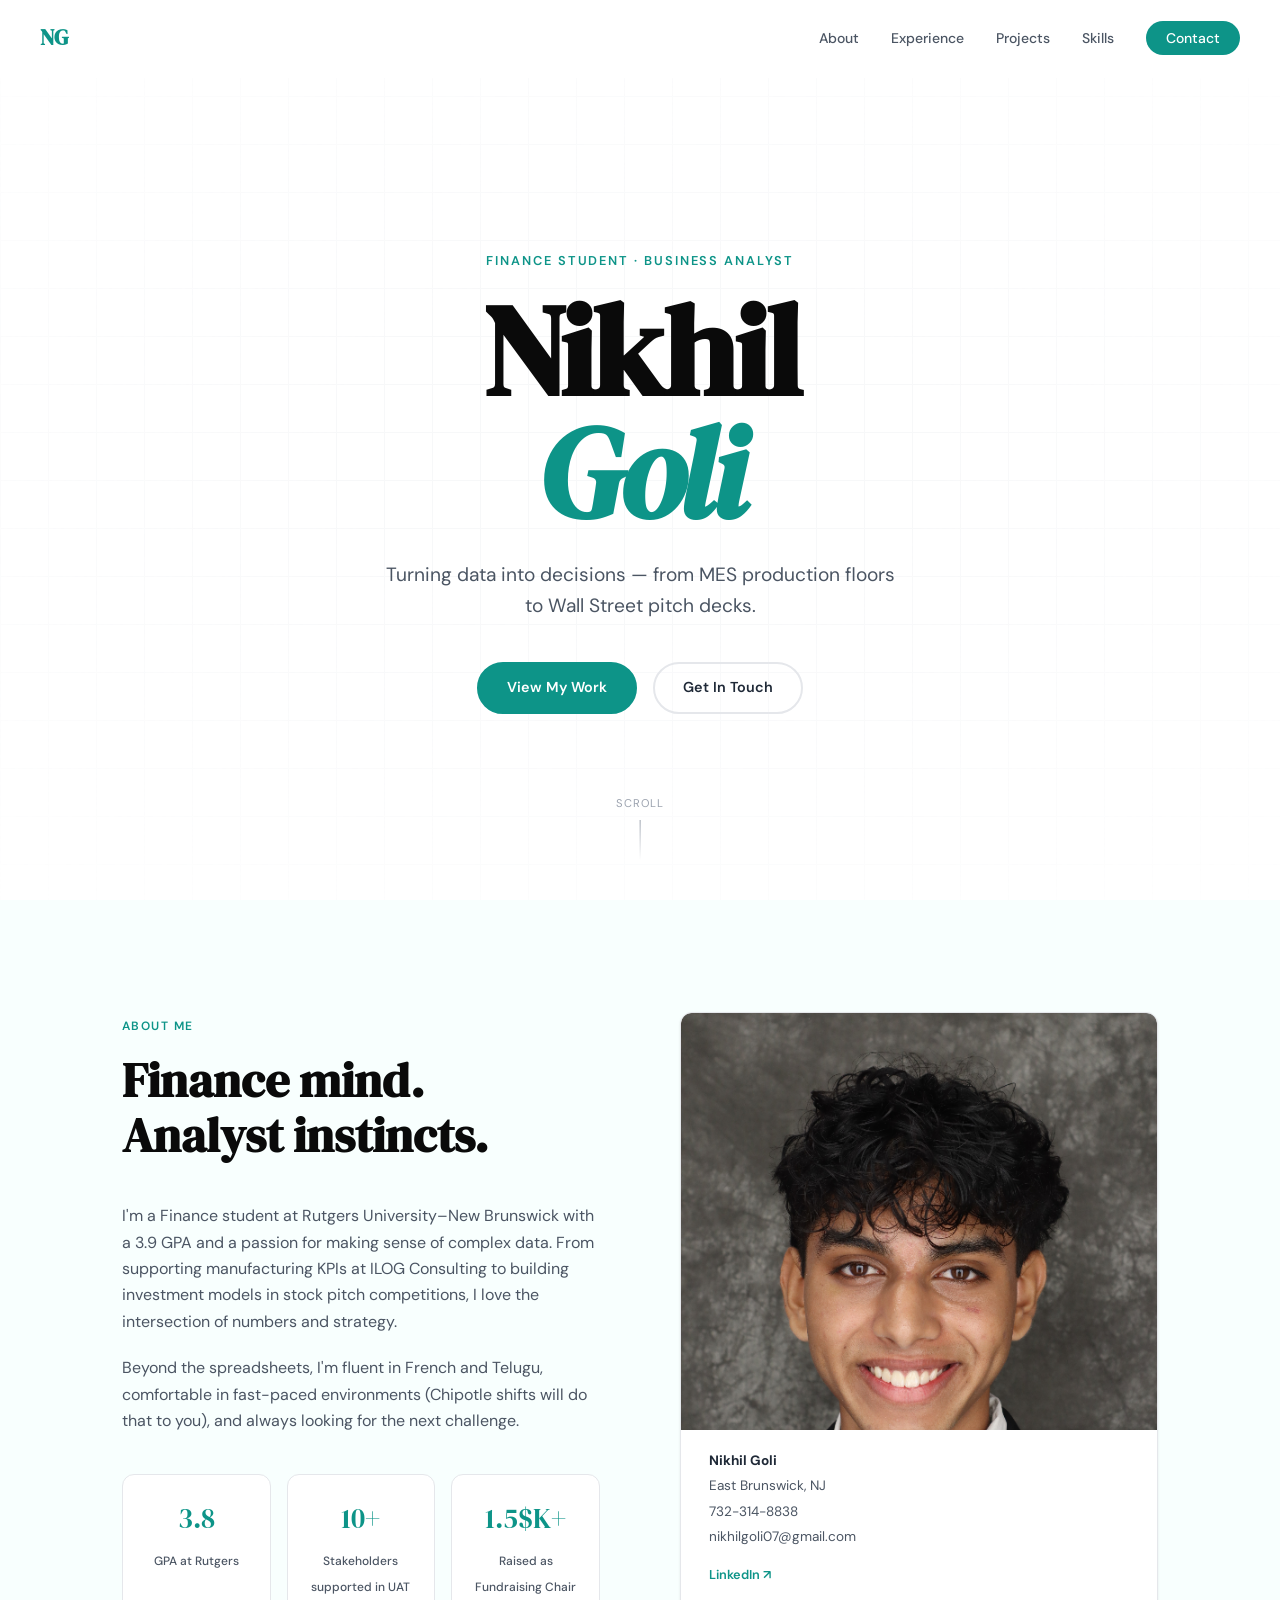
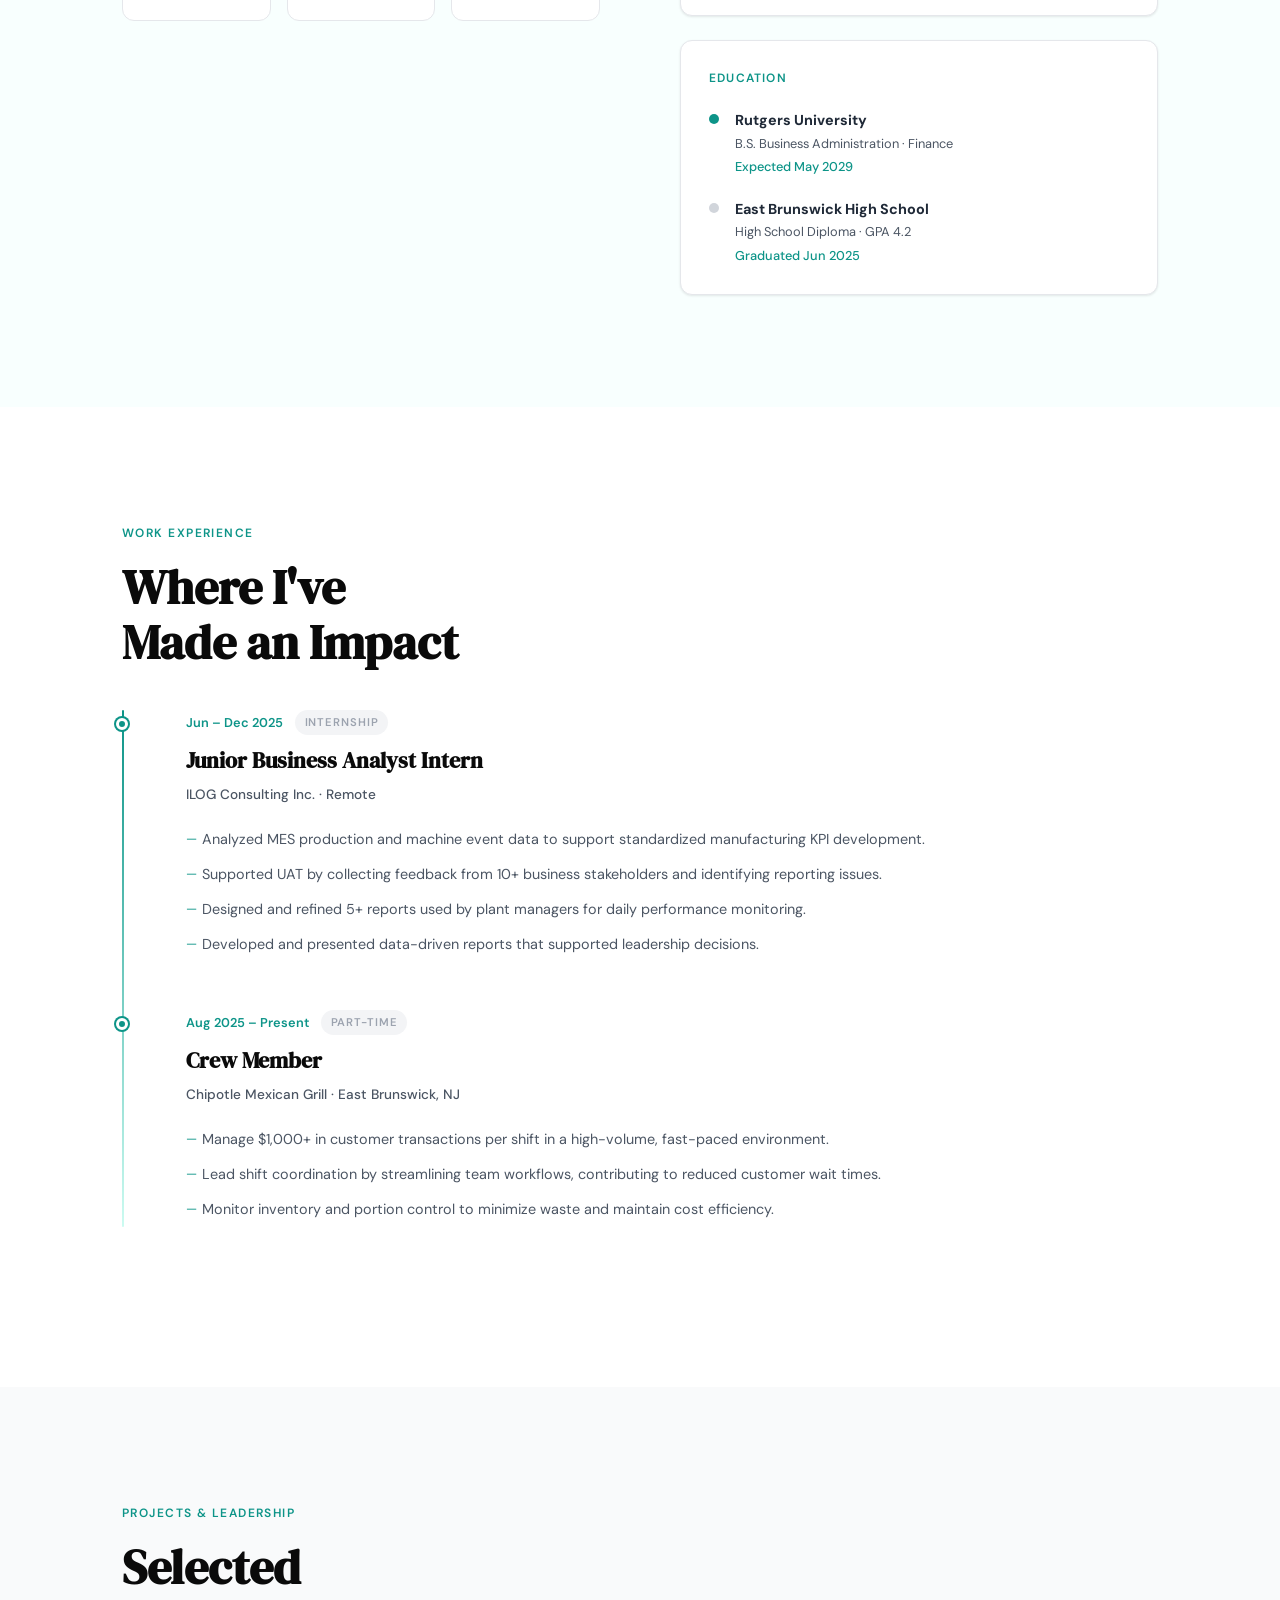
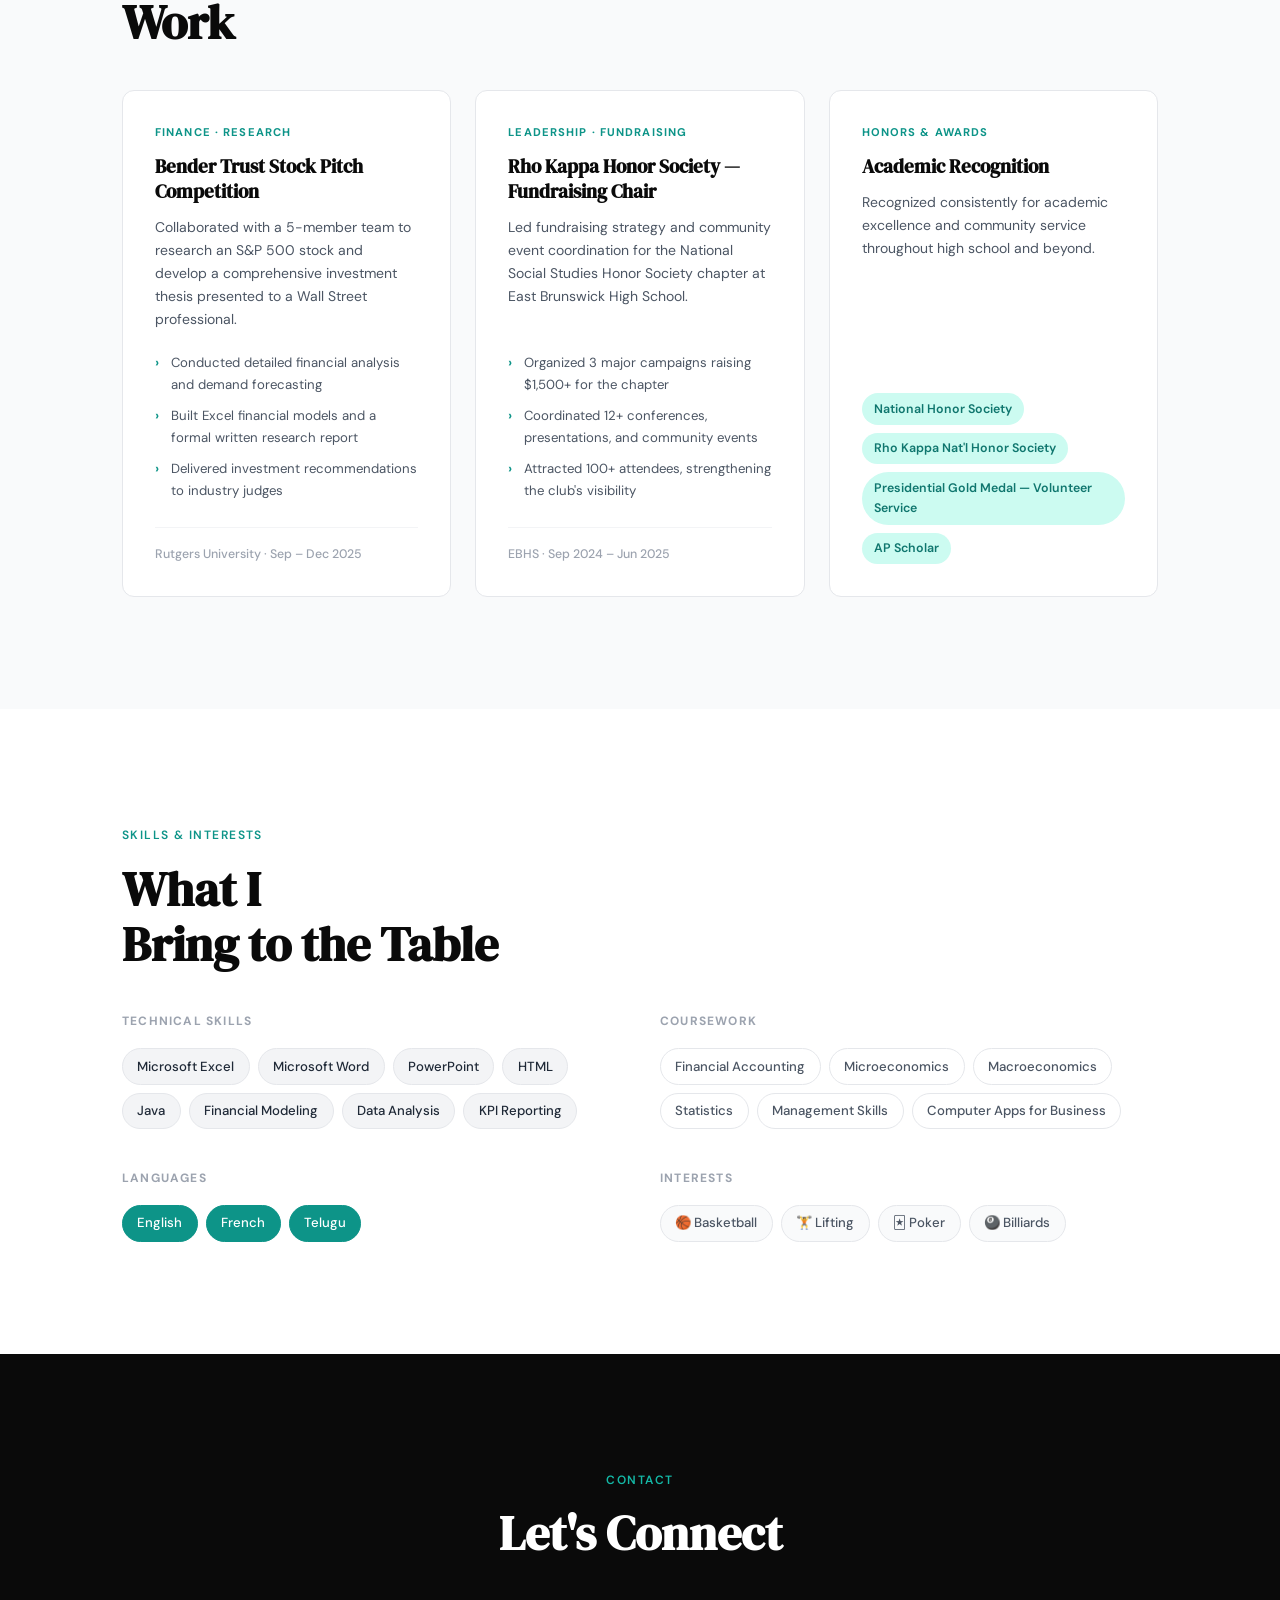
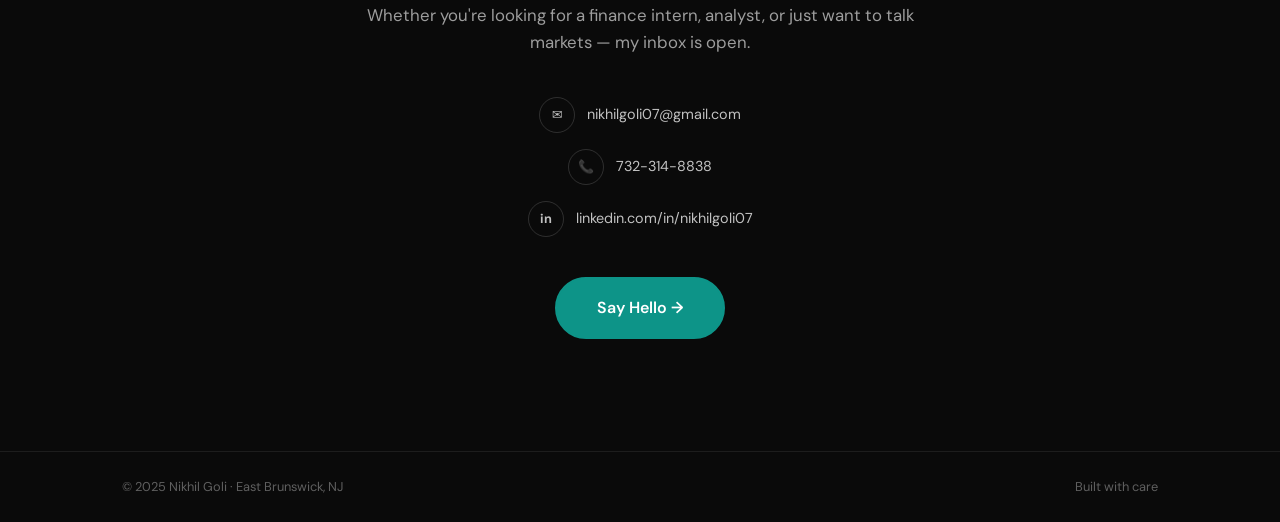
==== commit ba113a87: "Add files via upload" ====
--- a/index.html
+++ b/index.html
@@ -81,7 +81,7 @@
               <p><strong>Nikhil Goli</strong></p>
               <p>East Brunswick, NJ</p>
               <p>732-314-8838</p>
-              <p><a href="/cdn-cgi/l/email-protection" class="__cf_email__" data-cfemail="690700020100050e060500595e290e04080005470a0604">[email&#160;protected]</a></p>
+              <p>nikhilgoli07@gmail.com</p>
               <a href="https://www.linkedin.com/in/nikhilgoli07" target="_blank" class="about__linkedin">LinkedIn ↗</a>
             </div>
           </div>
@@ -268,9 +268,9 @@
         <h2 class="section-title">Let's Connect</h2>
         <p class="contact__sub">Whether you're looking for a finance intern, analyst, or just want to talk markets — my inbox is open.</p>
         <div class="contact__links">
-          <a href="/cdn-cgi/l/email-protection#335d5a585b5a5f545c5f5a030473545e525a5f1d505c5e" class="contact__link">
+          <a href="mailto:nikhilgoli07@gmail.com" class="contact__link">
             <span class="contact__link-icon">✉</span>
-            <span class="__cf_email__" data-cfemail="315f585a59585d565e5d58010671565c50585d1f525e5c">[email&#160;protected]</span>
+            nikhilgoli07@gmail.com
           </a>
           <a href="tel:7323148838" class="contact__link">
             <span class="contact__link-icon">📞</span>
@@ -281,4 +281,19 @@
             linkedin.com/in/nikhilgoli07
           </a>
         </div>
-        <a href="/cdn-cgi/l/email-protection#452b2c2e2d2c29222a292c7572052228242c296b262a28" class="btn btn--primary b+        <a href="mailto:nikhilgoli07@gmail.com" class="btn btn--primary btn--large">Say Hello →</a>
+      </div>
+    </div>
+  </section>
+
+  <!-- FOOTER -->
+  <footer class="footer">
+    <div class="container">
+      <span>© 2025 Nikhil Goli · East Brunswick, NJ</span>
+      <span>Built with care</span>
+    </div>
+  </footer>
+
+  <script src="script.js"></script>
+</body>
+</html>
--- a/styles.css
+++ b/styles.css
@@ -786,9 +786,13 @@
 }
 
 .fade-in {
+  opacity: 1;
+  transform: translateY(0);
+  transition: opacity 0.6s ease, transform 0.6s ease;
+}
+.fade-in.hidden {
   opacity: 0;
   transform: translateY(20px);
-  transition: opacity 0.6s ease, transform 0.6s ease;
 }
 .fade-in.visible {
   opacity: 1;
